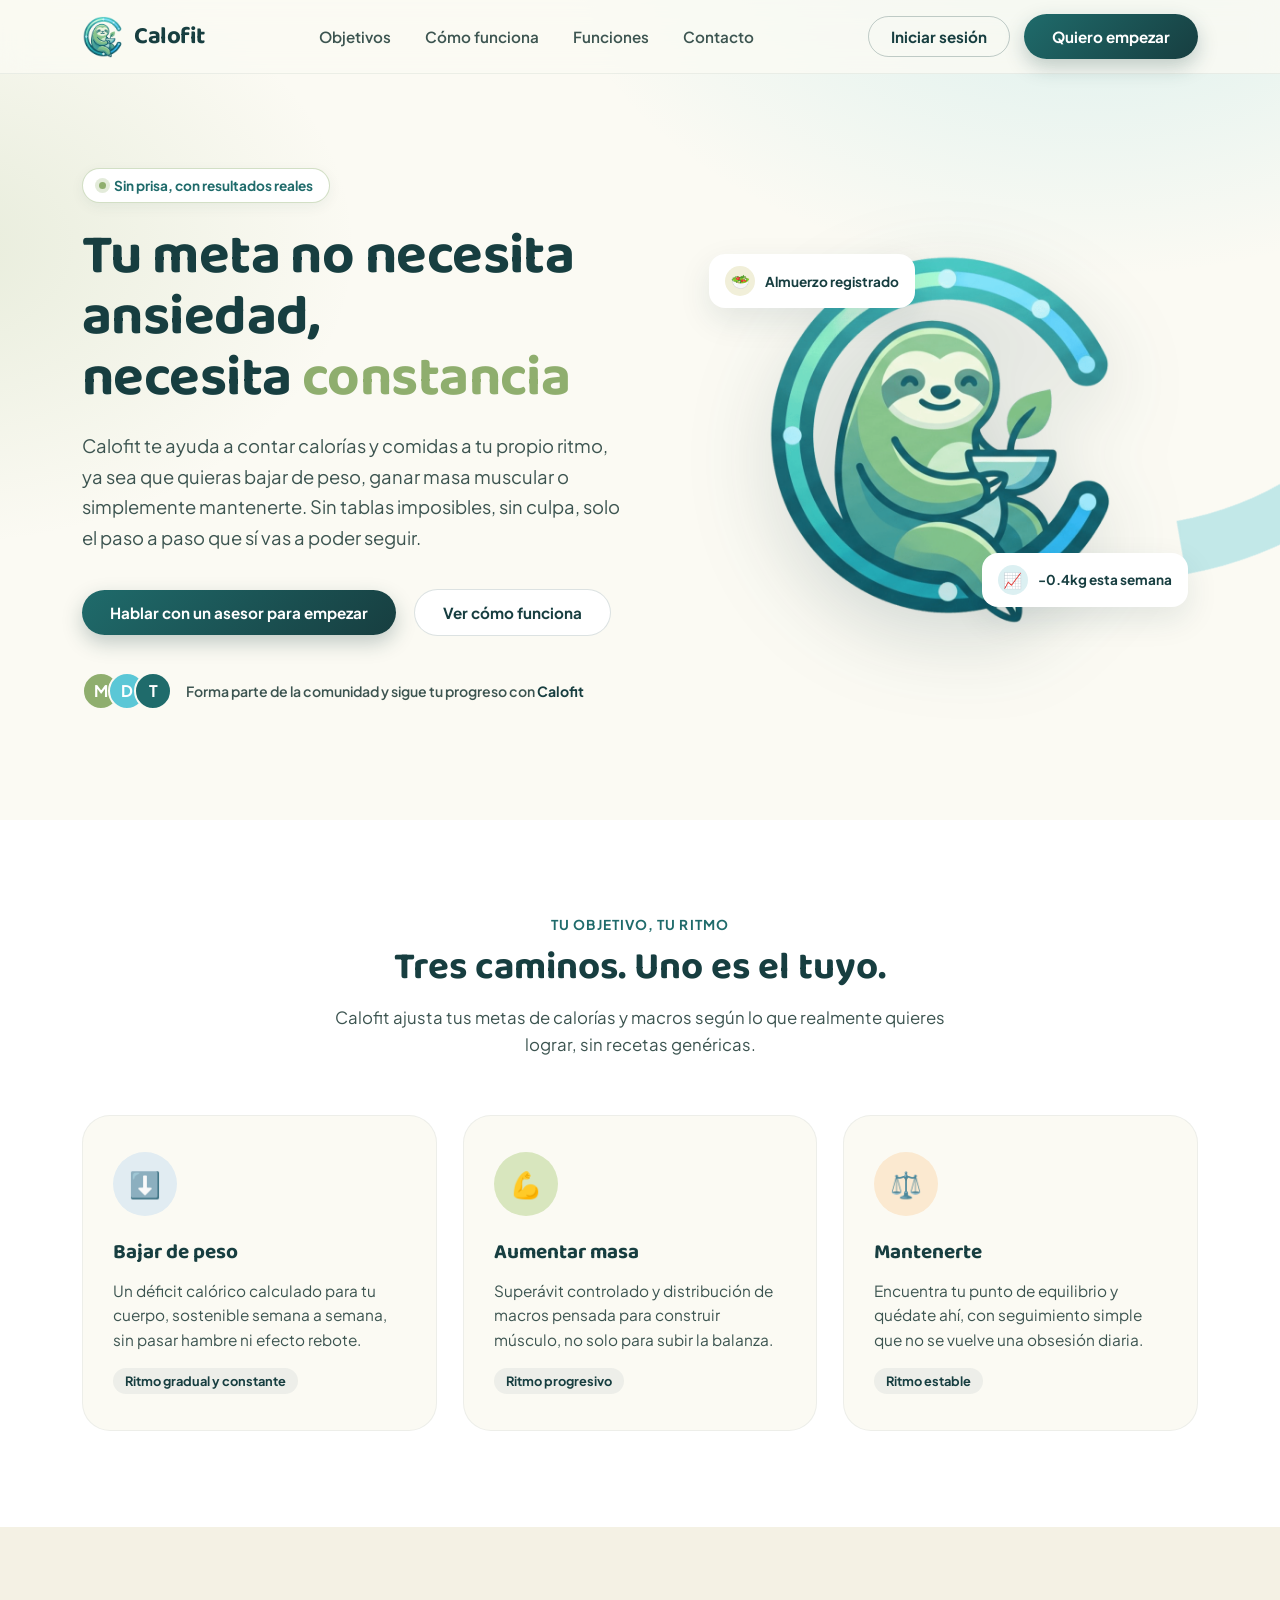
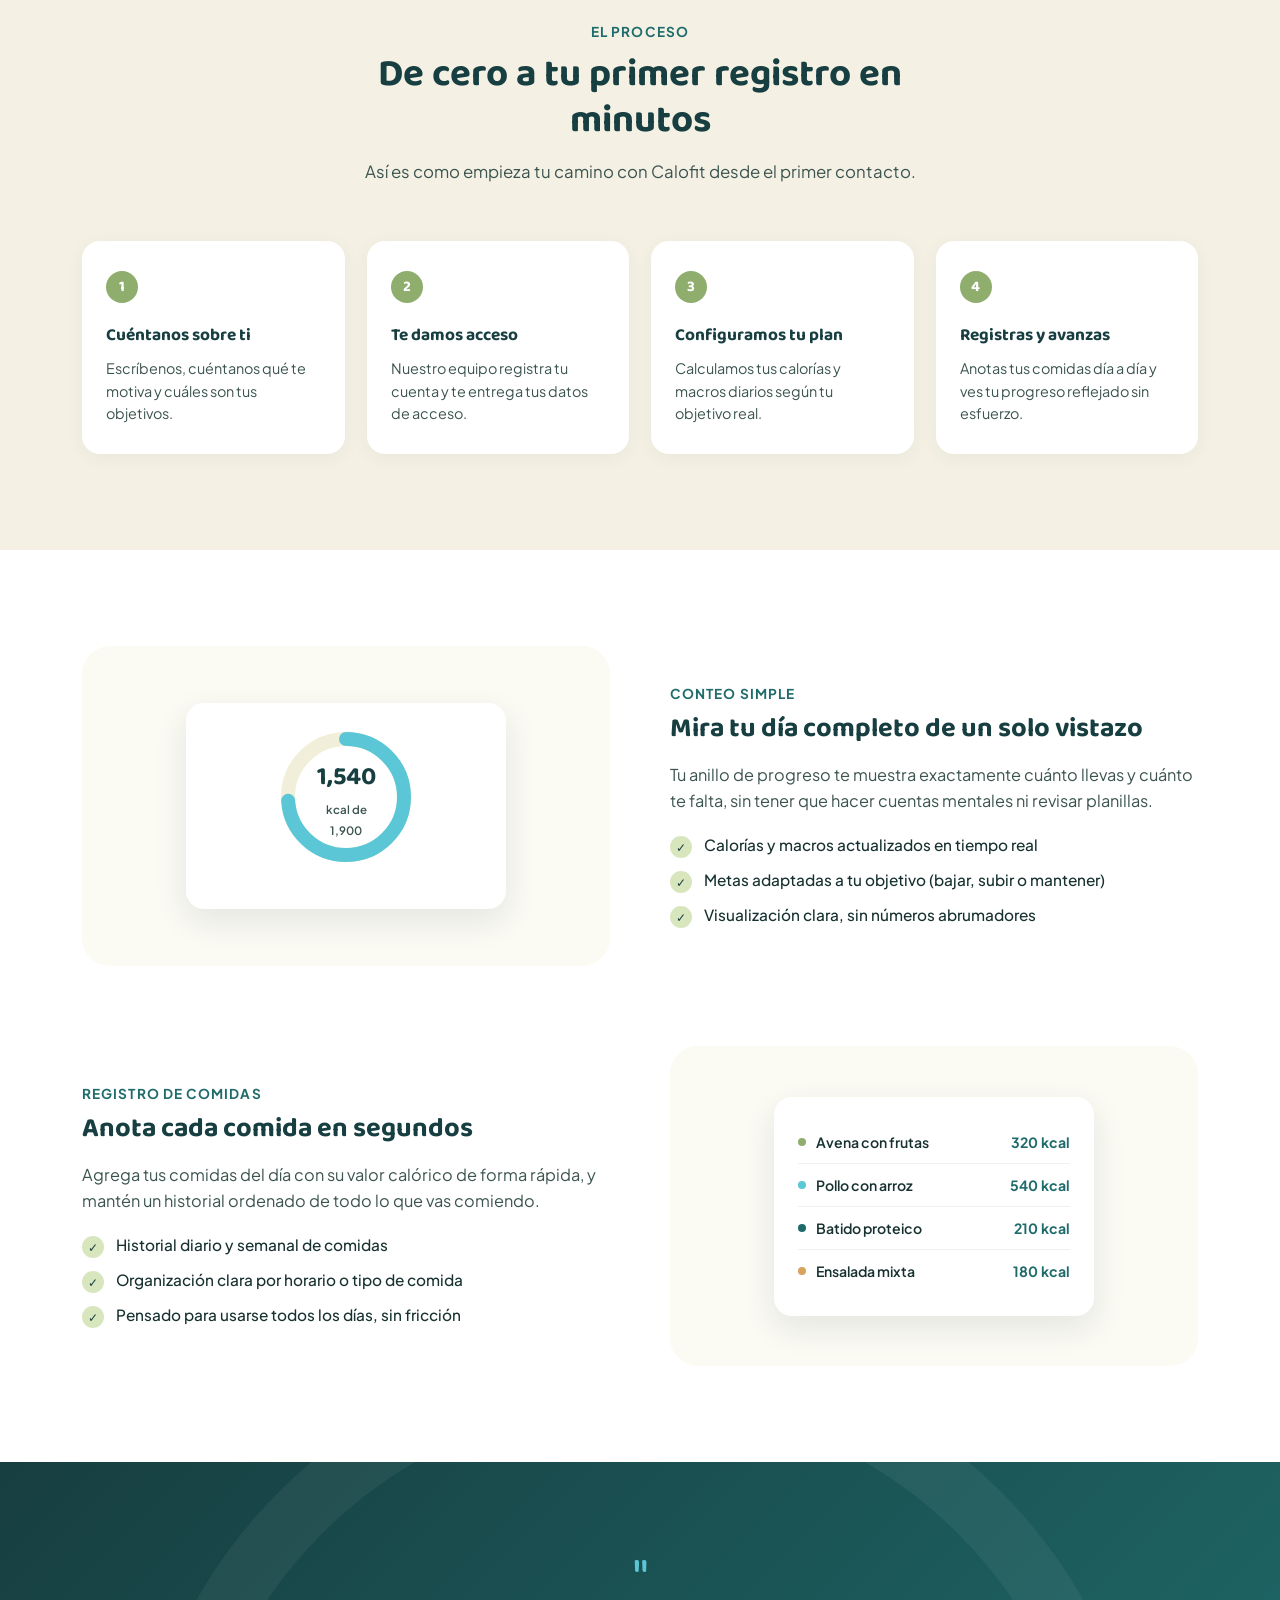
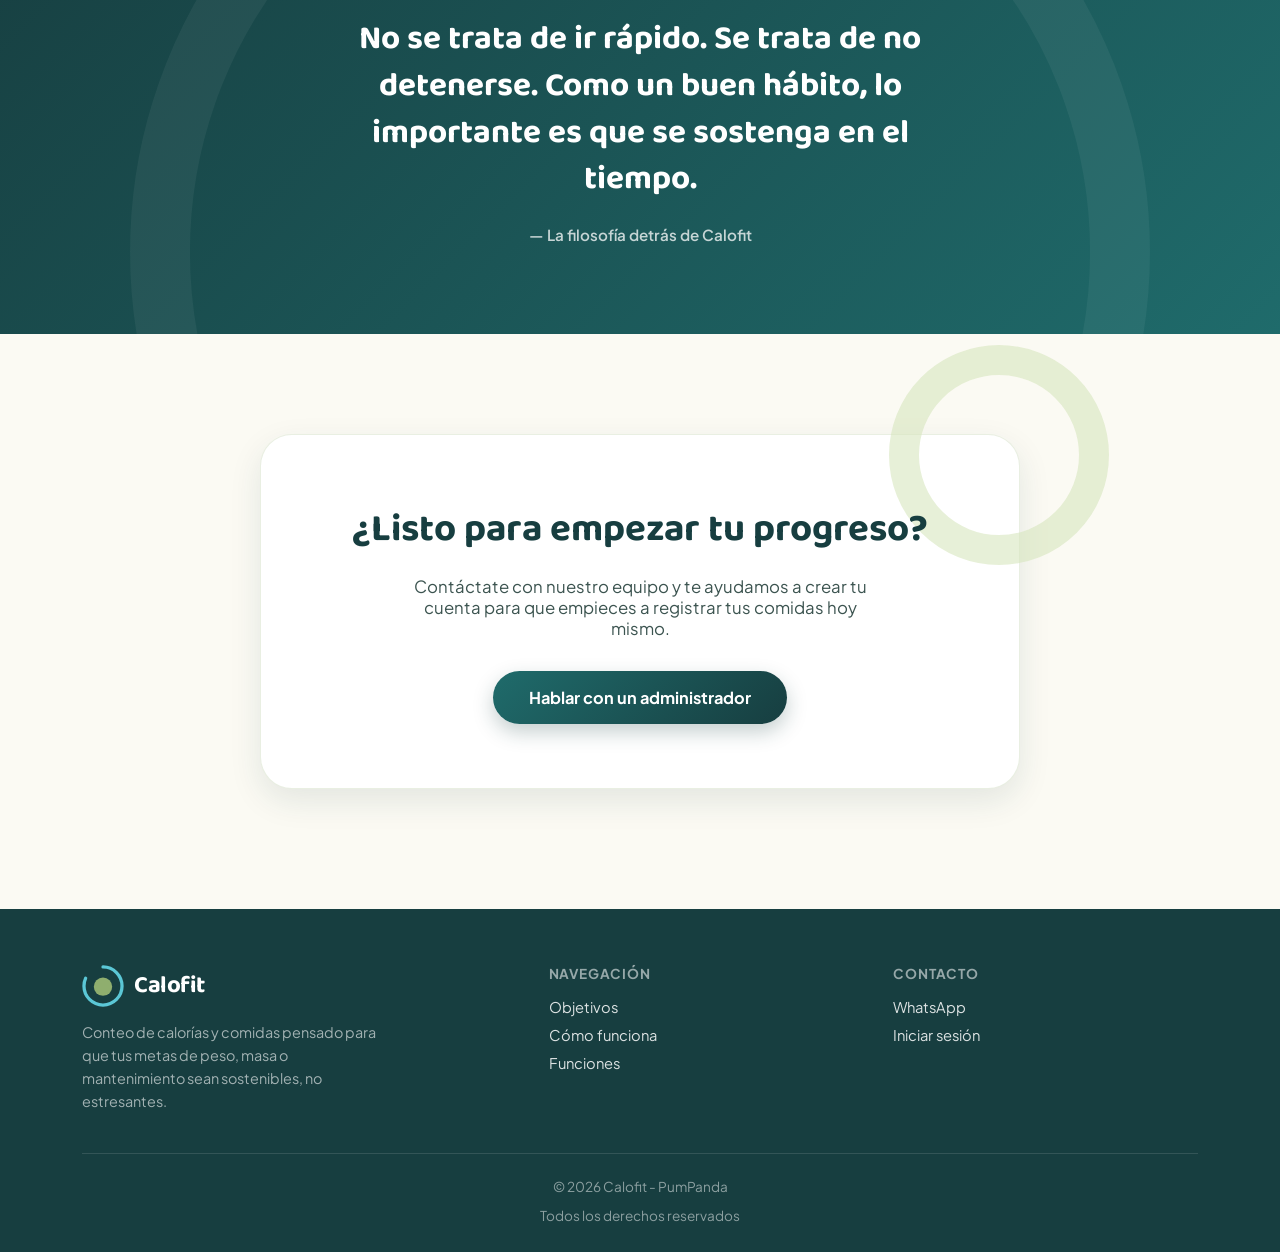
==== index.html @ 8ab8c7b5 "landing page inicial para Calofit" ====
<!DOCTYPE html>
<html lang="es">
<head>
<meta charset="UTF-8">
<meta name="viewport" content="width=device-width, initial-scale=1.0">
<title>Calofit — Tu ritmo, tus calorías, tus resultados</title>
<link rel="preconnect" href="https://fonts.googleapis.com">
<link rel="preconnect" href="https://fonts.gstatic.com" crossorigin>
<link href="https://fonts.googleapis.com/css2?family=Baloo+2:wght@500;600;700;800&family=Plus+Jakarta+Sans:wght@400;500;600;700&display=swap" rel="stylesheet">
<link rel="stylesheet" href="css/styles.css">
</head>
<body>

<!-- ============ HEADER ============ -->
<header id="header">
  <div class="nav-wrap">
    <a href="#top" class="brand">
      <img src="assets/logo-icon.png" alt="Calofit" class="brand-mark">
      <span class="brand-name">Calofit</span>
    </a>

    <nav class="nav-links">
      <a href="#objetivos">Objetivos</a>
      <a href="#como-funciona">Cómo funciona</a>
      <a href="#funciones">Funciones</a>
      <a href="#contacto">Contacto</a>
    </nav>

    <div class="nav-actions">
      <a href="https://calofit-frontend-production.up.railway.app/login" target="_blank" class="btn btn-login">Iniciar sesión</a>
      <a href="#contacto" class="btn btn-primary">Quiero empezar</a>
      <button class="menu-toggle" id="menuToggle" aria-label="Abrir menú">
        <span></span><span></span><span></span>
      </button>
    </div>
  </div>
</header>

<div class="mobile-overlay" id="mobileOverlay"></div>
<div class="mobile-panel" id="mobilePanel">
  <a href="#objetivos">Objetivos</a>
  <a href="#como-funciona">Cómo funciona</a>
  <a href="#funciones">Funciones</a>
  <a href="#contacto">Contacto</a>
  <a href="https://calofit-frontend-production.up.railway.app/login" target="_blank" style="margin-top:8px;">Iniciar sesión</a>
  <a href="#contacto" class="btn btn-primary" style="margin-top:4px; color: white;">Quiero empezar</a>
</div>

<!-- ============ HERO ============ -->
<section class="hero" id="top">
  <div class="hero-arc"></div>
  <div class="hero-arc-2"></div>
  <div class="container hero-inner">
    <div class="hero-copy">
      <span class="eyebrow"><span class="dot"></span> Sin prisa, con resultados reales</span>
      <h1>
        Tu meta no necesita ansiedad,<br>
        necesita <span class="accent">constancia</span>
      </h1>
      <p class="lead">
        Calofit te ayuda a contar calorías y comidas a tu propio ritmo, ya sea que quieras bajar de peso, ganar masa muscular o simplemente mantenerte. Sin tablas imposibles, sin culpa, solo el paso a paso que sí vas a poder seguir.
      </p>
      <div class="hero-ctas">
        <a href="#contacto" class="btn btn-primary">Hablar con un asesor para empezar</a>
        <a href="#como-funciona" class="btn btn-ghost-green">Ver cómo funciona</a>
      </div>
      <div class="hero-trust">
        <div class="avatars">
          <span style="background:#8FAE6E;">M</span>
          <span style="background:#5BC7D6;">D</span>
          <span style="background:#1F6B6B;">T</span>
        </div>
        <p class="txt">Forma parte de la comunidad y sigue tu progreso con <strong>Calofit</strong></p>
      </div>
    </div>

    <div class="hero-visual">
      <div class="hero-visual-ring">
        <img src="assets/logo-icon.png" alt="Calofit" class="hero-logo-img" id="heroLogo">
        <div class="float-card c1">
          <span class="ic">🥗</span> Almuerzo registrado
        </div>
        <div class="float-card c2">
          <span class="ic">📈</span> -0.4kg esta semana
        </div>
      </div>
    </div>
  </div>
</section>

<!-- ============ GOALS ============ -->
<section class="goals section-pad" id="objetivos">
  <div class="container">
    <div class="section-head reveal">
      <span class="section-tag">Tu objetivo, tu ritmo</span>
      <h2>Tres caminos. Uno es el tuyo.</h2>
      <p>Calofit ajusta tus metas de calorías y macros según lo que realmente quieres lograr, sin recetas genéricas.</p>
    </div>
    <div class="goals-grid">
      <div class="goal-card down reveal">
        <div class="arc-icon">⬇️</div>
        <h3>Bajar de peso</h3>
        <p>Un déficit calórico calculado para tu cuerpo, sostenible semana a semana, sin pasar hambre ni efecto rebote.</p>
        <span class="pace-label">Ritmo gradual y constante</span>
      </div>
      <div class="goal-card up reveal">
        <div class="arc-icon">💪</div>
        <h3>Aumentar masa</h3>
        <p>Superávit controlado y distribución de macros pensada para construir músculo, no solo para subir la balanza.</p>
        <span class="pace-label">Ritmo progresivo</span>
      </div>
      <div class="goal-card maintain reveal">
        <div class="arc-icon">⚖️</div>
        <h3>Mantenerte</h3>
        <p>Encuentra tu punto de equilibrio y quédate ahí, con seguimiento simple que no se vuelve una obsesión diaria.</p>
        <span class="pace-label">Ritmo estable</span>
      </div>
    </div>
  </div>
</section>

<!-- ============ HOW IT WORKS ============ -->
<section class="how section-pad" id="como-funciona">
  <div class="container">
    <div class="section-head reveal">
      <span class="section-tag">El proceso</span>
      <h2>De cero a tu primer registro en minutos</h2>
      <p>Así es como empieza tu camino con Calofit desde el primer contacto.</p>
    </div>
    <div class="how-grid">
      <div class="how-step reveal">
        <div class="step-num">1</div>
        <h4>Cuéntanos sobre ti</h4>
        <p>Escríbenos, cuéntanos qué te motiva y cuáles son tus objetivos.</p>
      </div>
      <div class="how-step reveal">
        <div class="step-num">2</div>
        <h4>Te damos acceso</h4>
        <p>Nuestro equipo registra tu cuenta y te entrega tus datos de acceso.</p>
      </div>
      <div class="how-step reveal">
        <div class="step-num">3</div>
        <h4>Configuramos tu plan</h4>
        <p>Calculamos tus calorías y macros diarios según tu objetivo real.</p>
      </div>
      <div class="how-step reveal">
        <div class="step-num">4</div>
        <h4>Registras y avanzas</h4>
        <p>Anotas tus comidas día a día y ves tu progreso reflejado sin esfuerzo.</p>
      </div>
    </div>
  </div>
</section>

<!-- ============ FEATURES ============ -->
<section class="features section-pad" id="funciones">
  <div class="container">

    <div class="features-grid reveal">
      <div class="feat-visual">
        <div class="mock-card">
          <div class="ring-progress">
            <svg viewBox="0 0 140 140" width="140" height="140">
              <circle cx="70" cy="70" r="58" fill="none" stroke="#F1EFD9" stroke-width="14"/>
              <circle cx="70" cy="70" r="58" fill="none" stroke="#5BC7D6" stroke-width="14" stroke-linecap="round"
                stroke-dasharray="364" stroke-dashoffset="95" transform="rotate(-90 70 70)"/>
            </svg>
            <div class="ring-center">
              <span class="num">1,540</span>
              <span class="label">kcal de 1,900</span>
            </div>
          </div>
        </div>
      </div>
      <div class="feat-text">
        <span class="section-tag">Conteo simple</span>
        <h3>Mira tu día completo de un solo vistazo</h3>
        <p>Tu anillo de progreso te muestra exactamente cuánto llevas y cuánto te falta, sin tener que hacer cuentas mentales ni revisar planillas.</p>
        <ul class="feat-list">
          <li><span class="check">✓</span> Calorías y macros actualizados en tiempo real</li>
          <li><span class="check">✓</span> Metas adaptadas a tu objetivo (bajar, subir o mantener)</li>
          <li><span class="check">✓</span> Visualización clara, sin números abrumadores</li>
        </ul>
      </div>
    </div>

    <div style="height:80px;"></div>

    <div class="features-grid reverse reveal">
      <div class="feat-visual">
        <div class="mock-card">
          <div class="mock-row">
            <span class="food"><span class="dot" style="background:#8FAE6E;"></span>Avena con frutas</span>
            <span class="kcal">320 kcal</span>
          </div>
          <div class="mock-row">
            <span class="food"><span class="dot" style="background:#5BC7D6;"></span>Pollo con arroz</span>
            <span class="kcal">540 kcal</span>
          </div>
          <div class="mock-row">
            <span class="food"><span class="dot" style="background:#1F6B6B;"></span>Batido proteico</span>
            <span class="kcal">210 kcal</span>
          </div>
          <div class="mock-row">
            <span class="food"><span class="dot" style="background:#D8A35B;"></span>Ensalada mixta</span>
            <span class="kcal">180 kcal</span>
          </div>
        </div>
      </div>
      <div class="feat-text">
        <span class="section-tag">Registro de comidas</span>
        <h3>Anota cada comida en segundos</h3>
        <p>Agrega tus comidas del día con su valor calórico de forma rápida, y mantén un historial ordenado de todo lo que vas comiendo.</p>
        <ul class="feat-list">
          <li><span class="check">✓</span> Historial diario y semanal de comidas</li>
          <li><span class="check">✓</span> Organización clara por horario o tipo de comida</li>
          <li><span class="check">✓</span> Pensado para usarse todos los días, sin fricción</li>
        </ul>
      </div>
    </div>

  </div>
</section>

<!-- ============ PHILOSOPHY ============ -->
<section class="philosophy">
  <div class="container philosophy-inner reveal">
    <span class="quote-mark">"</span>
    <h3>No se trata de ir rápido. Se trata de no detenerse. Como un buen hábito, lo importante es que se sostenga en el tiempo.</h3>
    <p class="author">— La filosofía detrás de Calofit</p>
  </div>
</section>

<!-- ============ FINAL CTA ============ -->
<section class="final-cta" id="contacto">
  <div class="container">
    <div class="final-cta-card reveal">
      <div class="arc-deco"></div>
      <h2>¿Listo para empezar tu progreso?</h2>
      <p>Contáctate con nuestro equipo y te ayudamos a crear tu cuenta para que empieces a registrar tus comidas hoy mismo.</p>
      <a id="contact-admin" href="#" target="_blank" class="btn btn-primary">Hablar con un administrador</a>
    </div>
  </div>
</section>

<!-- ============ FOOTER ============ -->
<footer>
  <div class="container">
    <div class="footer-grid">
      <div>
        <div class="footer-brand">
          <svg class="brand-mark" viewBox="0 0 64 64" fill="none" xmlns="http://www.w3.org/2000/svg" width="38" height="38">
            <circle cx="32" cy="32" r="29" fill="none" stroke="#5BC7D6" stroke-width="5" stroke-dasharray="148 182" stroke-linecap="round" transform="rotate(-90 32 32)"/>
            <circle cx="32" cy="33" r="14" fill="#8FAE6E"/>
          </svg>
          <span class="brand-name">Calofit</span>
        </div>
        <p class="desc">Conteo de calorías y comidas pensado para que tus metas de peso, masa o mantenimiento sean sostenibles, no estresantes.</p>
      </div>
      <div>
        <h5>Navegación</h5>
        <div class="flinks">
          <a href="#objetivos">Objetivos</a>
          <a href="#como-funciona">Cómo funciona</a>
          <a href="#funciones">Funciones</a>
        </div>
      </div>
      <div>
        <h5>Contacto</h5>
        <div class="flinks">
          <a id="contact-whatsapp" href="mailto:contacto@calofit.com" target="_blank">WhatsApp</a>
          <a href="https://calofit-frontend-production.up.railway.app/login" target="_blank">Iniciar sesión</a>
        </div>
      </div>
    </div>
    <div class="footer-bottom">
      <span>© 2026 Calofit - PumPanda</span>
      <span>Todos los derechos reservados</span>
    </div>
  </div>
</footer>

<script src="js/main.js" defer></script>
<script src="js/whatsapp.js" defer></script>

</body>
</html>
---- css/styles.css ----
:root{
  --green-leaf:#8FAE6E;
  --green-pale:#D8E6BE;
  --green-cream:#F1EFD9;
  --teal-deep:#173E40;
  --teal-mid:#1F6B6B;
  --cyan-ring:#5BC7D6;
  --bg-cream:#FBFAF3;
  --bg-cream-2:#F4F1E4;
  --ink:#16312F;
  --ink-soft:#3C5450;
  --white:#FFFFFF;
  --shadow-soft: 0 12px 32px rgba(23,62,64,0.10);
  --radius-lg: 28px;
  --radius-md: 18px;
}

*{margin:0;padding:0;box-sizing:border-box;}

html{scroll-behavior:smooth;}

body{
  font-family:'Plus Jakarta Sans', sans-serif;
  background:var(--bg-cream);
  color:var(--ink);
  overflow-x:hidden;
}

.display{
  font-family:'Baloo 2', sans-serif;
}

a{text-decoration:none;color:inherit;}
button{font-family:inherit;cursor:pointer;border:none;}
img{display:block;max-width:100%;}

.container{
  width:100%;
  max-width:1180px;
  margin:0 auto;
  padding:0 32px;
}

/* ============ HEADER ============ */
header{
  position:fixed;
  top:0;left:0;right:0;
  z-index:100;
  background:rgba(251,250,243,0.82);
  backdrop-filter:blur(14px);
  -webkit-backdrop-filter:blur(14px);
  border-bottom:1px solid rgba(23,62,64,0.07);
  transition:box-shadow .3s ease;
}
header.scrolled{box-shadow:0 4px 24px rgba(23,62,64,0.08);}

.nav-wrap{
  display:flex;
  align-items:center;
  justify-content:space-between;
  padding:14px 32px;
  max-width:1180px;
  margin:0 auto;
}

.brand{
  display:flex;
  align-items:center;
  gap:10px;
}
.brand-mark{
  width:42px;height:42px;
  flex-shrink:0;
}
.brand-name{
  font-family:'Baloo 2', sans-serif;
  font-weight:700;
  font-size:1.5rem;
  color:var(--teal-deep);
  letter-spacing:-0.02em;
}

.nav-links{
  display:flex;
  align-items:center;
  gap:34px;
}
.nav-links a{
  font-size:0.95rem;
  font-weight:600;
  color:var(--ink-soft);
  position:relative;
  padding:6px 0;
  transition:color .2s ease;
}
.nav-links a::after{
  content:'';
  position:absolute;
  bottom:0;left:0;
  width:0%;height:2px;
  background:var(--green-leaf);
  border-radius:2px;
  transition:width .25s ease;
}
.nav-links a:hover{color:var(--teal-deep);}
.nav-links a:hover::after{width:100%;}

.nav-actions{display:flex;align-items:center;gap:14px;}

.btn{
  display:inline-flex;
  align-items:center;
  justify-content:center;
  gap:8px;
  font-weight:700;
  font-size:0.95rem;
  border-radius:100px;
  transition:transform .2s ease, box-shadow .2s ease, background .2s ease;
  white-space:nowrap;
}
.btn:active{transform:scale(0.97);}

.btn-login{
  padding:10px 22px;
  background:transparent;
  color:var(--teal-deep);
  border:1.5px solid rgba(23,62,64,0.25);
}
.btn-login:hover{
  border-color:var(--teal-deep);
  background:rgba(23,62,64,0.05);
}

.btn-primary{
  padding:13px 28px;
  background:linear-gradient(135deg, var(--teal-mid), var(--teal-deep));
  color:var(--white);
  box-shadow:0 8px 20px rgba(23,62,64,0.25);
}
.btn-primary:hover{
  box-shadow:0 10px 26px rgba(23,62,64,0.32);
  transform:translateY(-2px);
}

.btn-ghost-green{
  padding:13px 28px;
  background:var(--white);
  color:var(--teal-deep);
  border:1.5px solid rgba(23,62,64,0.15);
}
.btn-ghost-green:hover{
  border-color:var(--green-leaf);
  background:var(--green-cream);
}

.menu-toggle{
  display:none;
  width:42px;height:42px;
  align-items:center;justify-content:center;
  background:transparent;
  flex-direction:column;
  gap:5px;
}
.menu-toggle span{
  width:22px;height:2px;
  background:var(--teal-deep);
  border-radius:2px;
  transition:all .25s ease;
}
.menu-toggle.open span:nth-child(1){transform:translateY(7px) rotate(45deg);}
.menu-toggle.open span:nth-child(2){opacity:0;}
.menu-toggle.open span:nth-child(3){transform:translateY(-7px) rotate(-45deg);}

/* ============ HERO ============ */
.hero{
  position:relative;
  padding:168px 0 110px;
  overflow:hidden;
  background:
    radial-gradient(ellipse 900px 600px at 85% -10%, rgba(91,199,214,0.22), transparent 60%),
    radial-gradient(ellipse 700px 500px at -5% 30%, rgba(143,174,110,0.18), transparent 60%),
    var(--bg-cream);
}

.hero-arc{
  position:absolute;
  top:-180px;
  right:-220px;
  width:760px;
  height:760px;
  border-radius:50%;
  border:54px solid transparent;
  border-top-color:var(--cyan-ring);
  border-right-color:var(--cyan-ring);
  opacity:0.35;
  transform:rotate(35deg);
  filter:blur(0.5px);
  pointer-events:none;
}
@media (max-width:680px){
  .hero-arc{
    width:420px;height:420px;
    border-width:32px;
    top:-120px; right:-160px;
    opacity:0.22;
  }
}
.hero-arc-2{
  position:absolute;
  bottom:-260px;
  left:-260px;
  width:560px;
  height:560px;
  border-radius:50%;
  border:40px solid transparent;
  border-bottom-color:var(--green-leaf);
  border-left-color:var(--green-leaf);
  opacity:0.16;
  transform:rotate(20deg);
  pointer-events:none;
}

.hero-inner{
  display:grid;
  grid-template-columns:1.05fr 0.95fr;
  align-items:center;
  gap:48px;
  position:relative;
  z-index:2;
}

.eyebrow{
  display:inline-flex;
  align-items:center;
  gap:8px;
  background:var(--white);
  border:1px solid rgba(143,174,110,0.4);
  padding:8px 16px;
  border-radius:100px;
  font-size:0.85rem;
  font-weight:700;
  color:var(--teal-mid);
  margin-bottom:24px;
  box-shadow:0 4px 14px rgba(23,62,64,0.06);
}
.eyebrow .dot{
  width:7px;height:7px;
  border-radius:50%;
  background:var(--green-leaf);
  box-shadow:0 0 0 4px rgba(143,174,110,0.25);
}

.hero h1{
  font-family:'Baloo 2', sans-serif;
  font-weight:700;
  font-size:clamp(2.6rem, 4.4vw, 3.8rem);
  line-height:1.08;
  letter-spacing:-0.01em;
  color:var(--teal-deep);
  margin-bottom:22px;
}
.hero h1 .accent{
  color:var(--green-leaf);
  position:relative;
  display:inline-block;
}
.hero h1 .accent svg{
  position:absolute;
  left:0; bottom:-6px;
  width:100%;
  z-index:-1;
}

.hero p.lead{
  font-size:1.15rem;
  line-height:1.65;
  color:var(--ink-soft);
  max-width:540px;
  margin-bottom:36px;
}

.hero-ctas{
  display:flex;
  align-items:center;
  gap:18px;
  flex-wrap:wrap;
  margin-bottom:36px;
}

.hero-trust{
  display:flex;
  align-items:center;
  gap:14px;
}
.avatars{
  display:flex;
}
.avatars span{
  width:38px;height:38px;
  border-radius:50%;
  border:2.5px solid var(--bg-cream);
  margin-left:-12px;
  display:flex;align-items:center;justify-content:center;
  font-size:1rem;
  font-weight:700;
  color:var(--white);
}
.avatars span:first-child{margin-left:0;}
.hero-trust .txt{
  font-size:0.88rem;
  color:var(--ink-soft);
  font-weight:600;
}
.hero-trust .txt strong{color:var(--teal-deep);}

/* Hero visual */
.hero-visual{
  position:relative;
  display:flex;
  justify-content:center;
  align-items:center;
}
.hero-visual-ring{
  position:relative;
  width:420px;
  height:420px;
  display:flex;
  align-items:center;
  justify-content:center;
}
.hero-logo-img{
  width:380px;
  height:auto;
  filter:drop-shadow(0 24px 40px rgba(23,62,64,0.18));
  animation:float 5s ease-in-out infinite;
}
@keyframes float{
  0%,100%{transform:translateY(0px);}
  50%{transform:translateY(-14px);}
}

.float-card{
  position:absolute;
  background:var(--white);
  border-radius:16px;
  padding:12px 16px;
  box-shadow:var(--shadow-soft);
  display:flex;
  align-items:center;
  gap:10px;
  font-size:0.85rem;
  font-weight:700;
  color:var(--teal-deep);
  animation:floatCard 6s ease-in-out infinite;
}
.float-card.c1{top:6%; left:-6%; animation-delay:0s;}
.float-card.c2{bottom:10%; right:-8%; animation-delay:1.2s;}
.float-card .ic{
  width:30px;height:30px;
  border-radius:50%;
  display:flex;align-items:center;justify-content:center;
  font-size:0.95rem;
  flex-shrink:0;
}
.float-card.c1 .ic{background:var(--green-cream);}
.float-card.c2 .ic{background:#DCF0F2;}
@keyframes floatCard{
  0%,100%{transform:translateY(0px);}
  50%{transform:translateY(10px);}
}

/* ============ SECTIONS GENERAL ============ */
section{position:relative;}
.section-pad{padding:96px 0;}
.section-head{
  text-align:center;
  max-width:640px;
  margin:0 auto 56px;
}
.section-tag{
  font-size:0.85rem;
  font-weight:700;
  color:var(--teal-mid);
  text-transform:uppercase;
  letter-spacing:0.08em;
  margin-bottom:12px;
  display:block;
}
.section-head h2{
  font-family:'Baloo 2', sans-serif;
  font-weight:700;
  font-size:clamp(1.9rem, 3vw, 2.5rem);
  color:var(--teal-deep);
  line-height:1.2;
  margin-bottom:14px;
}
.section-head p{
  font-size:1.05rem;
  color:var(--ink-soft);
  line-height:1.6;
}

/* ===== GOALS / PACES SECTION ===== */
.goals{background:var(--white);}
.goals-grid{
  display:grid;
  grid-template-columns:repeat(3,1fr);
  gap:26px;
}
.goal-card{
  background:var(--bg-cream);
  border-radius:var(--radius-lg);
  padding:36px 30px;
  border:1px solid rgba(23,62,64,0.06);
  transition:transform .3s ease, box-shadow .3s ease, border-color .3s ease;
  position:relative;
  overflow:hidden;
}
.goal-card:hover{
  transform:translateY(-6px);
  box-shadow:var(--shadow-soft);
  border-color:rgba(143,174,110,0.35);
}
.goal-card .arc-icon{
  width:64px;height:64px;
  border-radius:50%;
  display:flex;align-items:center;justify-content:center;
  margin-bottom:20px;
  font-size:1.6rem;
}
.goal-card.down .arc-icon{background:#E1ECF2; }
.goal-card.up .arc-icon{background:var(--green-pale);}
.goal-card.maintain .arc-icon{background:#FBE9D0;}

.goal-card h3{
  font-family:'Baloo 2', sans-serif;
  font-size:1.3rem;
  color:var(--teal-deep);
  margin-bottom:10px;
}
.goal-card p{
  font-size:0.96rem;
  color:var(--ink-soft);
  line-height:1.6;
}
.goal-card .pace-label{
  display:inline-block;
  margin-top:16px;
  font-size:0.8rem;
  font-weight:700;
  padding:5px 12px;
  border-radius:100px;
  color:var(--teal-deep);
  background:rgba(23,62,64,0.06);
}

/* ===== HOW IT WORKS ===== */
.how{background:var(--bg-cream-2);}
.how-grid{
  display:grid;
  grid-template-columns:repeat(4,1fr);
  gap:22px;
  position:relative;
}
.how-step{
  background:var(--white);
  border-radius:var(--radius-md);
  padding:30px 24px;
  text-align:left;
  box-shadow:0 4px 18px rgba(23,62,64,0.05);
  position:relative;
}
.how-step .step-num{
  font-family:'Baloo 2',sans-serif;
  font-size:0.95rem;
  font-weight:700;
  color:var(--white);
  background:var(--green-leaf);
  width:32px;height:32px;
  border-radius:50%;
  display:flex;align-items:center;justify-content:center;
  margin-bottom:18px;
}
.how-step h4{
  font-family:'Baloo 2',sans-serif;
  font-size:1.08rem;
  color:var(--teal-deep);
  margin-bottom:8px;
}
.how-step p{
  font-size:0.9rem;
  color:var(--ink-soft);
  line-height:1.55;
}

/* ===== FEATURES SHOWCASE ===== */
.features{background:var(--white);}
.features-grid{
  display:grid;
  grid-template-columns:1fr 1fr;
  gap:60px;
  align-items:center;
}
.features-grid.reverse .feat-visual{order:2;}
.features-grid.reverse .feat-text{order:1;}

.feat-visual{
  background:var(--bg-cream);
  border-radius:var(--radius-lg);
  padding:36px;
  position:relative;
  min-height:320px;
  display:flex;
  align-items:center;
  justify-content:center;
}
.mock-card{
  background:var(--white);
  border-radius:18px;
  padding:24px;
  width:100%;
  max-width:320px;
  box-shadow:var(--shadow-soft);
}
.mock-card .mock-row{
  display:flex;
  justify-content:space-between;
  align-items:center;
  padding:12px 0;
  border-bottom:1px solid rgba(23,62,64,0.07);
  font-size:0.88rem;
}
.mock-card .mock-row:last-child{border-bottom:none;}
.mock-card .mock-row .food{
  display:flex;align-items:center;gap:10px;
  font-weight:600;
  color:var(--ink);
}
.mock-card .mock-row .food .dot{
  width:8px;height:8px;border-radius:50%;
}
.mock-card .mock-row .kcal{
  font-weight:700;
  color:var(--teal-mid);
}
.ring-progress{
  width:140px;height:140px;
  margin:0 auto 18px;
  position:relative;
}
.ring-center{
  position:absolute;
  top:50%;left:50%;
  transform:translate(-50%,-50%);
  text-align:center;
}
.ring-center .num{
  font-family:'Baloo 2',sans-serif;
  font-size:1.6rem;
  font-weight:700;
  color:var(--teal-deep);
  display:block;
}
.ring-center .label{
  font-size:0.72rem;
  color:var(--ink-soft);
  font-weight:600;
}

.feat-text .section-tag{margin-bottom:10px;}
.feat-text h3{
  font-family:'Baloo 2',sans-serif;
  font-size:1.7rem;
  color:var(--teal-deep);
  margin-bottom:16px;
  line-height:1.25;
}
.feat-text p{
  font-size:1.02rem;
  color:var(--ink-soft);
  line-height:1.65;
  margin-bottom:20px;
}
.feat-list{list-style:none;display:flex;flex-direction:column;gap:12px;}
.feat-list li{
  display:flex;
  align-items:flex-start;
  gap:12px;
  font-size:0.96rem;
  color:var(--ink);
  font-weight:500;
}
.feat-list .check{
  width:22px;height:22px;
  border-radius:50%;
  background:var(--green-pale);
  color:var(--teal-deep);
  display:flex;align-items:center;justify-content:center;
  font-size:0.75rem;
  flex-shrink:0;
  margin-top:1px;
}

/* ===== TESTIMONIAL / SLOTH STRIP ===== */
.philosophy{
  background:linear-gradient(135deg, var(--teal-deep), var(--teal-mid));
  color:var(--white);
  text-align:center;
  padding:90px 0;
  position:relative;
  overflow:hidden;
}
.philosophy::before{
  content:'';
  position:absolute;
  top:-120px; left:50%;
  transform:translateX(-50%);
  width:900px;height:900px;
  border-radius:50%;
  border:60px solid rgba(255,255,255,0.05);
  pointer-events:none;
}
.philosophy-inner{
  max-width:680px;
  margin:0 auto;
  position:relative;
  z-index:2;
}
.philosophy .quote-mark{
  font-family:'Baloo 2',sans-serif;
  font-size:3.5rem;
  color:var(--cyan-ring);
  line-height:1;
  margin-bottom:8px;
  display:block;
}
.philosophy h3{
  font-family:'Baloo 2',sans-serif;
  font-size:clamp(1.6rem,2.6vw,2.1rem);
  line-height:1.4;
  margin-bottom:22px;
}
.philosophy p.author{
  font-size:0.95rem;
  opacity:0.75;
  font-weight:600;
}

/* ===== FINAL CTA ===== */
.final-cta{
  background:var(--bg-cream);
  padding:100px 0 120px;
  text-align:center;
  position:relative;
  overflow:hidden;
}
.final-cta-card{
  max-width:760px;
  margin:0 auto;
  background:var(--white);
  border-radius:32px;
  padding:64px 48px;
  box-shadow:var(--shadow-soft);
  position:relative;
  border:1px solid rgba(143,174,110,0.2);
}
.final-cta-card .arc-deco{
  position:absolute;
  top:-90px; right:-90px;
  width:220px;height:220px;
  border-radius:50%;
  border:30px solid var(--green-pale);
  opacity:0.6;
}
.final-cta-card h2{
  font-family:'Baloo 2',sans-serif;
  font-size:clamp(1.8rem,3vw,2.4rem);
  color:var(--teal-deep);
  margin-bottom:16px;
  position:relative;
  z-index:2;
}
.final-cta-card p{
  font-size:1.05rem;
  color:var(--ink-soft);
  max-width:480px;
  margin:0 auto 32px;
  position:relative;
  z-index:2;
}
.final-cta-card .btn{position:relative;z-index:2;}
.final-cta-card .btn-primary{padding:16px 36px;font-size:1.02rem;}

/* ===== FOOTER ===== */
footer{
  background:var(--teal-deep);
  color:rgba(255,255,255,0.85);
  padding:56px 0 28px;
}
.footer-grid{
  display:grid;
  grid-template-columns:1.4fr 1fr 1fr;
  gap:40px;
  margin-bottom:40px;
}
.footer-brand{display:flex;align-items:center;gap:10px;margin-bottom:14px;}
.footer-brand .brand-name{color:var(--white);}
footer p.desc{font-size:0.9rem;line-height:1.6;color:rgba(255,255,255,0.6);max-width:300px;}
footer h5{
  font-size:0.85rem;
  text-transform:uppercase;
  letter-spacing:0.06em;
  margin-bottom:16px;
  color:rgba(255,255,255,0.55);
}
footer .flinks{display:flex;flex-direction:column;gap:10px;}
footer .flinks a{font-size:0.92rem;color:rgba(255,255,255,0.85);transition:color .2s;}
footer .flinks a:hover{color:var(--cyan-ring);}
.footer-bottom{
  border-top:1px solid rgba(255,255,255,0.12);
  padding-top:24px;
  display:flex;
  flex-direction: column;
  justify-content:space-between;
  align-items:center;
  font-size:0.85rem;
  color:rgba(255,255,255,0.5);
  flex-wrap:wrap;
  gap:12px;
}

/* ============ MOBILE NAV ============ */
.mobile-panel{
  position:fixed;
  top:0; right:-100%;
  width:78%;
  max-width:320px;
  height:100vh;
  background:var(--white);
  box-shadow:-10px 0 40px rgba(23,62,64,0.15);
  z-index:200;
  padding:90px 32px 32px;
  transition:right .35s ease;
  display:flex;
  flex-direction:column;
  gap:28px;
}
.mobile-panel.open{right:0;}
.mobile-panel a{
  font-size:1.1rem;
  font-weight:700;
  color:var(--teal-deep);
}
.mobile-overlay{
  position:fixed;
  inset:0;
  background:rgba(23,62,64,0.4);
  z-index:150;
  opacity:0;
  pointer-events:none;
  transition:opacity .3s ease;
}
.mobile-overlay.open{opacity:1;pointer-events:auto;}

/* ============ SCROLL REVEAL ============ */
.reveal{
  opacity:0;
  transform:translateY(24px);
  transition:opacity .7s ease, transform .7s ease;
}
.reveal.in{opacity:1;transform:translateY(0);}

/* ============ RESPONSIVE ============ */
@media (max-width:980px){
  .hero-inner{grid-template-columns:1fr;}
  .hero-visual{order:-1;margin-bottom:20px;}
  .hero-visual-ring{width:300px;height:300px;}
  .hero-logo-img{width:260px;}
  .goals-grid{grid-template-columns:1fr;}
  .how-grid{grid-template-columns:1fr 1fr;}
  .features-grid{grid-template-columns:1fr;gap:36px;}
  .features-grid.reverse .feat-visual{order:1;}
  .features-grid.reverse .feat-text{order:2;}
  .footer-grid{grid-template-columns:1fr 1fr;}
}

@media (max-width:680px){
  .nav-links{display:none;}
  .menu-toggle{display:flex;}
  .btn-login{display:none;}
  .nav-actions .btn-primary{display:none;}
  .nav-actions{gap:8px;}
  .hero{padding:140px 0 80px;}
  .hero-ctas{flex-direction:column;align-items:stretch;}
  .hero-ctas .btn{width:100%;}
  .hero-trust{flex-wrap:wrap;}
  .how-grid{grid-template-columns:1fr;}
  .footer-grid{grid-template-columns:1fr;gap:28px;}
  .footer-bottom{flex-direction:column;align-items:center;}
  .final-cta-card{padding:44px 26px;}
  .section-pad{padding:72px 0;}
}
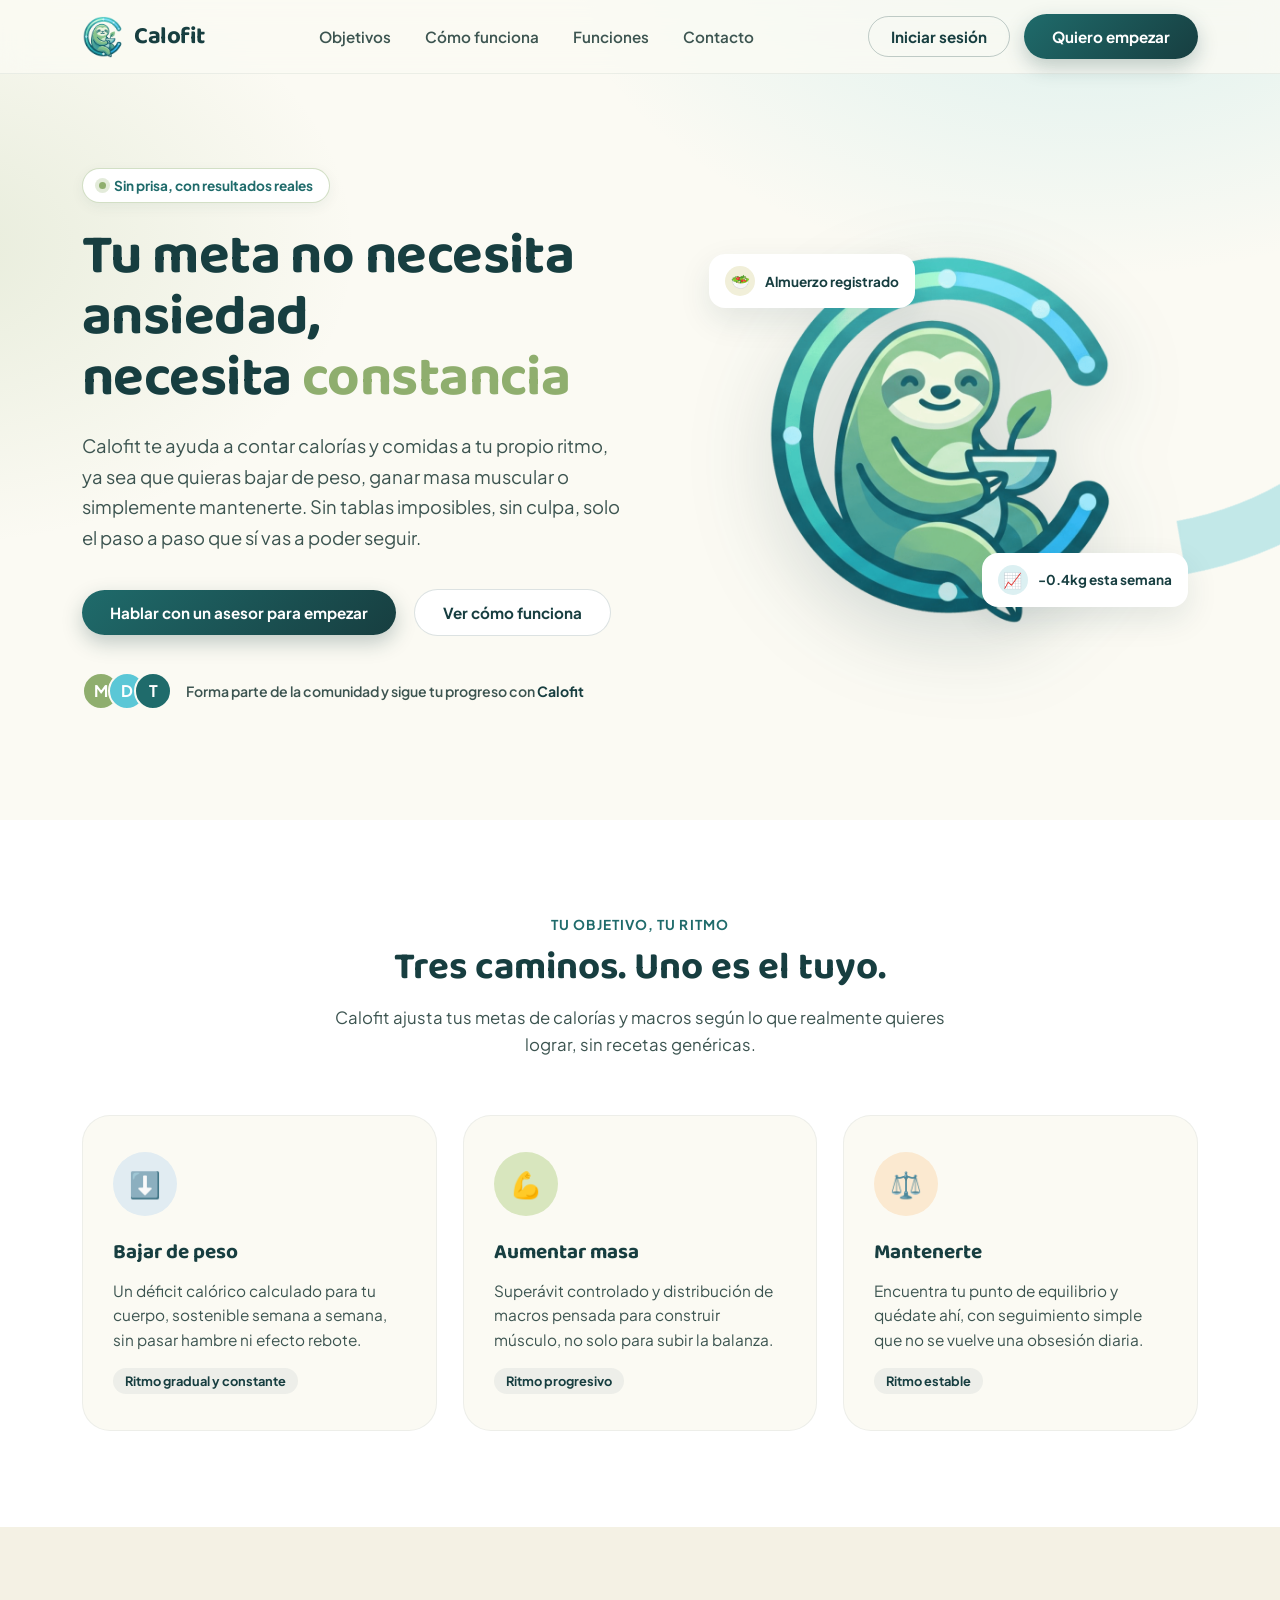
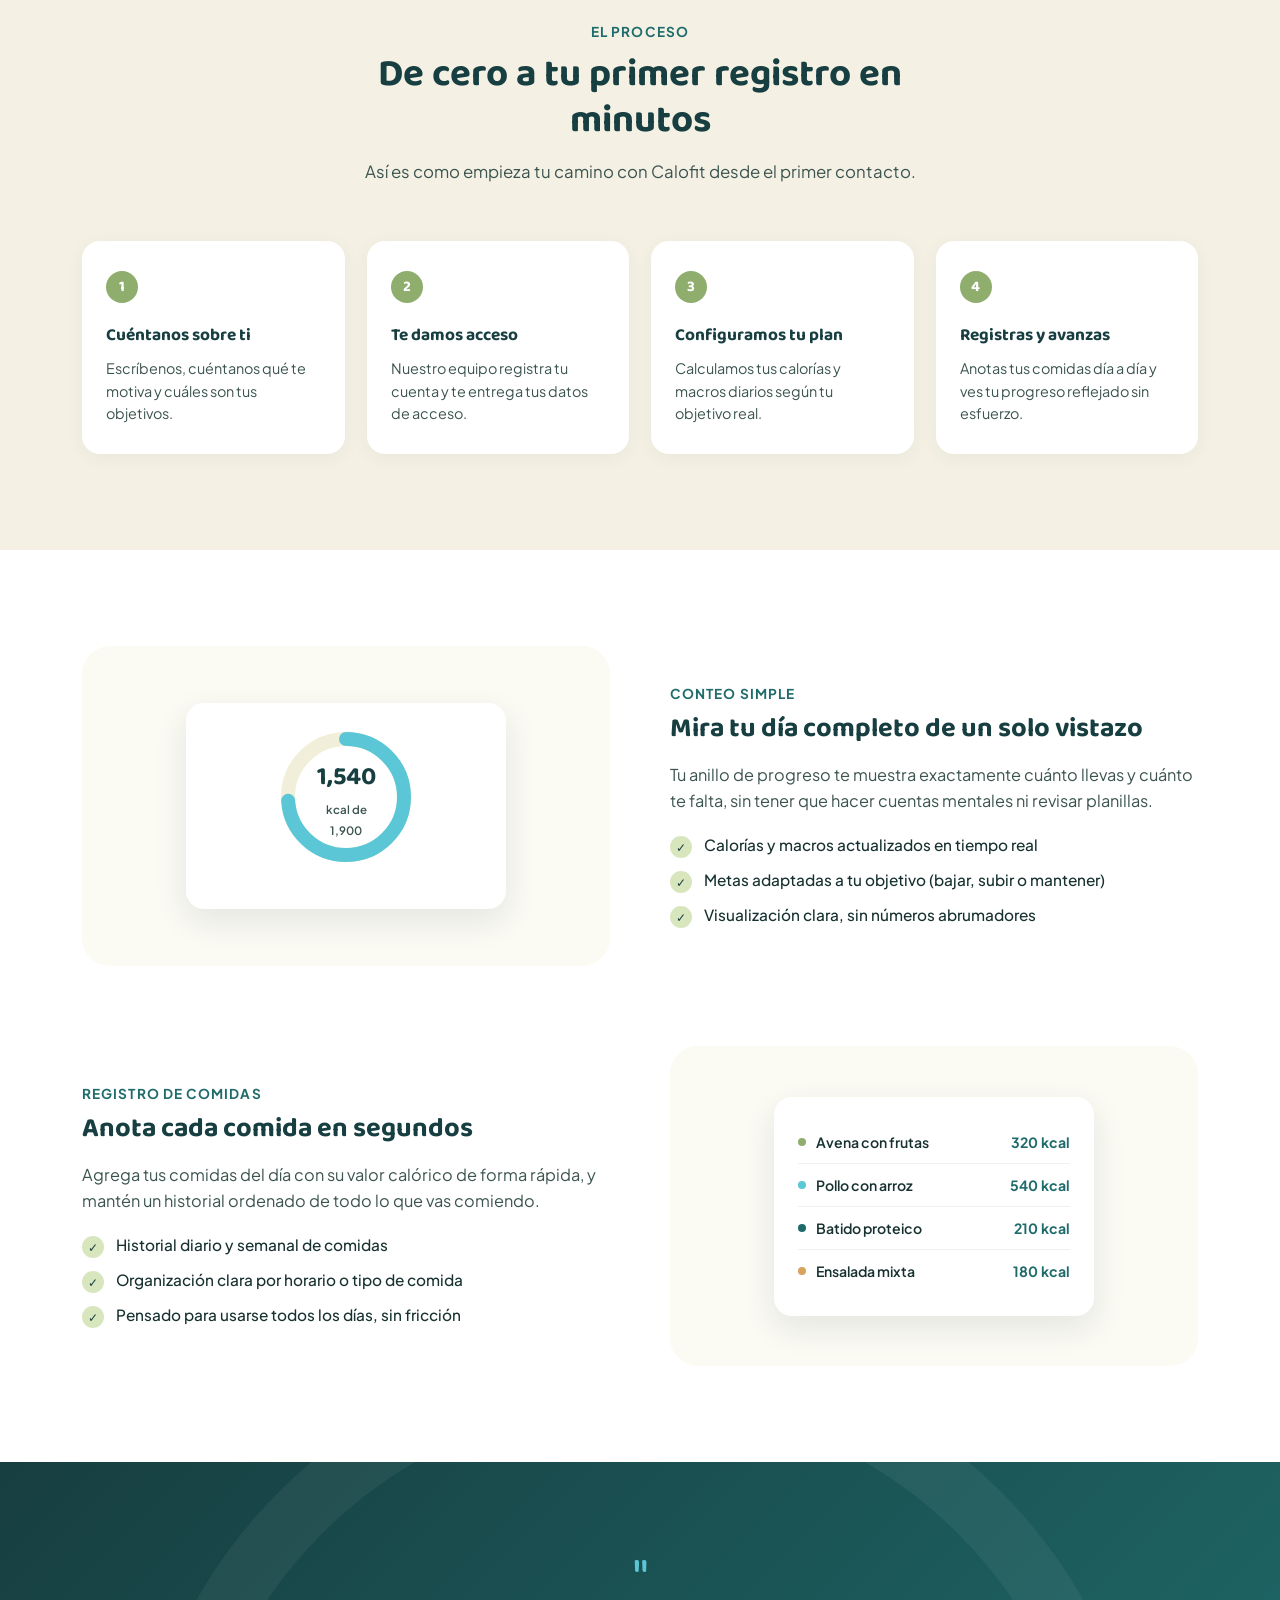
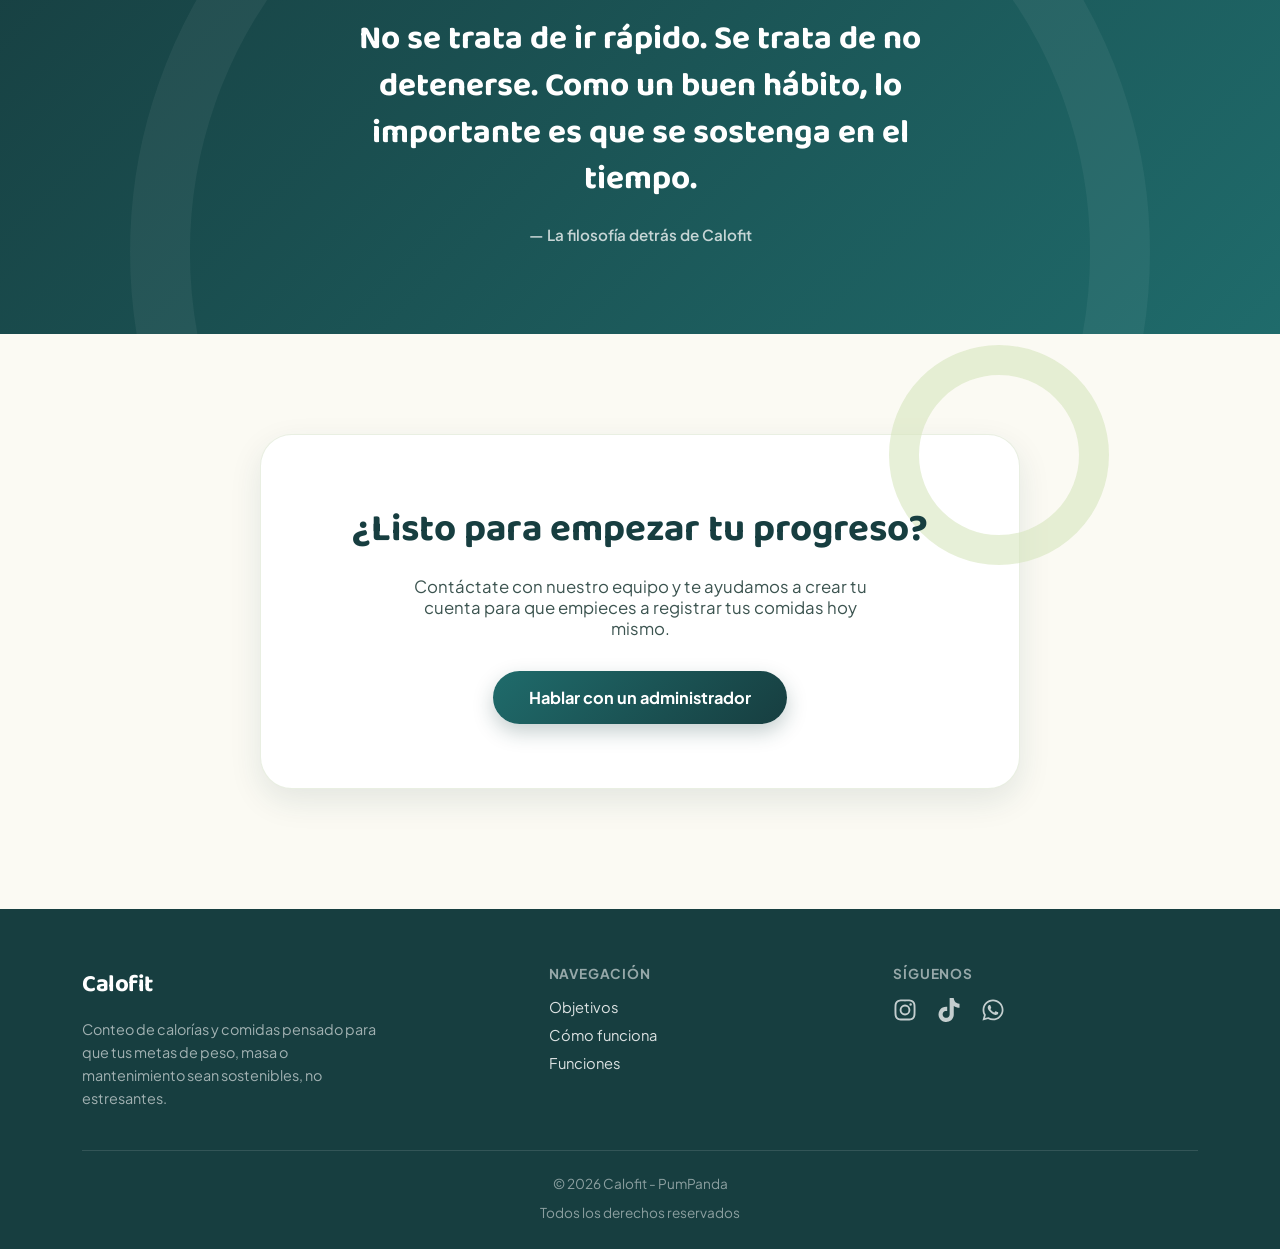
==== commit 2fbcc5cc: "Apartado de redes sociales" ====
--- a/index.html
+++ b/index.html
@@ -249,10 +249,6 @@
     <div class="footer-grid">
       <div>
         <div class="footer-brand">
-          <svg class="brand-mark" viewBox="0 0 64 64" fill="none" xmlns="http://www.w3.org/2000/svg" width="38" height="38">
-            <circle cx="32" cy="32" r="29" fill="none" stroke="#5BC7D6" stroke-width="5" stroke-dasharray="148 182" stroke-linecap="round" transform="rotate(-90 32 32)"/>
-            <circle cx="32" cy="33" r="14" fill="#8FAE6E"/>
-          </svg>
           <span class="brand-name">Calofit</span>
         </div>
         <p class="desc">Conteo de calorías y comidas pensado para que tus metas de peso, masa o mantenimiento sean sostenibles, no estresantes.</p>
@@ -266,10 +262,17 @@
         </div>
       </div>
       <div>
-        <h5>Contacto</h5>
-        <div class="flinks">
-          <a id="contact-whatsapp" href="mailto:contacto@calofit.com" target="_blank">WhatsApp</a>
-          <a href="https://calofit-frontend-production.up.railway.app/login" target="_blank">Iniciar sesión</a>
+        <h5>Síguenos</h5>
+        <div class="social-icons">
+          <a href="https://www.instagram.com/pumpanda_devs/" target="_blank" aria-label="Instagram">
+            <svg xmlns="http://www.w3.org/2000/svg" viewBox="0 0 448 512"><path d="M224.3 141a115 115 0 1 0 -.6 230 115 115 0 1 0 .6-230zm-.6 40.4a74.6 74.6 0 1 1 .6 149.2 74.6 74.6 0 1 1 -.6-149.2zm93.4-45.1a26.8 26.8 0 1 1 53.6 0 26.8 26.8 0 1 1 -53.6 0zm129.7 27.2c-1.7-35.9-9.9-67.7-36.2-93.9-26.2-26.2-58-34.4-93.9-36.2-37-2.1-147.9-2.1-184.9 0-35.8 1.7-67.6 9.9-93.9 36.1s-34.4 58-36.2 93.9c-2.1 37-2.1 147.9 0 184.9 1.7 35.9 9.9 67.7 36.2 93.9s58 34.4 93.9 36.2c37 2.1 147.9 2.1 184.9 0 35.9-1.7 67.7-9.9 93.9-36.2 26.2-26.2 34.4-58 36.2-93.9 2.1-37 2.1-147.8 0-184.8zM399 388c-7.8 19.6-22.9 34.7-42.6 42.6-29.5 11.7-99.5 9-132.1 9s-102.7 2.6-132.1-9c-19.6-7.8-34.7-22.9-42.6-42.6-11.7-29.5-9-99.5-9-132.1s-2.6-102.7 9-132.1c7.8-19.6 22.9-34.7 42.6-42.6 29.5-11.7 99.5-9 132.1-9s102.7-2.6 132.1 9c19.6 7.8 34.7 22.9 42.6 42.6 11.7 29.5 9 99.5 9 132.1s2.7 102.7-9 132.1z"/></svg>
+          </a>
+          <a href="https://www.tiktok.com/@pumpanda2" target="_blank" aria-label="TikTok">
+            <svg xmlns="http://www.w3.org/2000/svg" viewBox="0 0 448 512"><path d="M448.5 209.9c-44 .1-87-13.6-122.8-39.2l0 178.7c0 33.1-10.1 65.4-29 92.6s-45.6 48-76.6 59.6-64.8 13.5-96.9 5.3-60.9-25.9-82.7-50.8-35.3-56-39-88.9 2.9-66.1 18.6-95.2 40-52.7 69.6-67.7 62.9-20.5 95.7-16l0 89.9c-15-4.7-31.1-4.6-46 .4s-27.9 14.6-37 27.3-14 28.1-13.9 43.9 5.2 31 14.5 43.7 22.4 22.1 37.4 26.9 31.1 4.8 46-.1 28-14.4 37.2-27.1 14.2-28.1 14.2-43.8l0-349.4 88 0c-.1 7.4 .6 14.9 1.9 22.2 3.1 16.3 9.4 31.9 18.7 45.7s21.3 25.6 35.2 34.6c19.9 13.1 43.2 20.1 67 20.1l0 87.4z"/></svg>
+          </a>
+          <a id="contact-whatsapp" href="#" target="_blank" aria-label="WhatsApp">
+            <svg xmlns="http://www.w3.org/2000/svg" viewBox="0 0 448 512"><path d="M380.9 97.1c-41.9-42-97.7-65.1-157-65.1-122.4 0-222 99.6-222 222 0 39.1 10.2 77.3 29.6 111L0 480 117.7 449.1c32.4 17.7 68.9 27 106.1 27l.1 0c122.3 0 224.1-99.6 224.1-222 0-59.3-25.2-115-67.1-157zm-157 341.6c-33.2 0-65.7-8.9-94-25.7l-6.7-4-69.8 18.3 18.6-68.1-4.4-7c-18.5-29.4-28.2-63.3-28.2-98.2 0-101.7 82.8-184.5 184.6-184.5 49.3 0 95.6 19.2 130.4 54.1s56.2 81.2 56.1 130.5c0 101.8-84.9 184.6-186.6 184.6zM325.1 300.5c-5.5-2.8-32.8-16.2-37.9-18-5.1-1.9-8.8-2.8-12.5 2.8s-14.3 18-17.6 21.8c-3.2 3.7-6.5 4.2-12 1.4-32.6-16.3-54-29.1-75.5-66-5.7-9.8 5.7-9.1 16.3-30.3 1.8-3.7 .9-6.9-.5-9.7s-12.5-30.1-17.1-41.2c-4.5-10.8-9.1-9.3-12.5-9.5-3.2-.2-6.9-.2-10.6-.2s-9.7 1.4-14.8 6.9c-5.1 5.6-19.4 19-19.4 46.3s19.9 53.7 22.6 57.4c2.8 3.7 39.1 59.7 94.8 83.8 35.2 15.2 49 16.5 66.6 13.9 10.7-1.6 32.8-13.4 37.4-26.4s4.6-24.1 3.2-26.4c-1.3-2.5-5-3.9-10.5-6.6z"/></svg>
+          </a>
         </div>
       </div>
     </div>
--- a/css/styles.css
+++ b/css/styles.css
@@ -716,6 +716,12 @@
 footer .flinks{display:flex;flex-direction:column;gap:10px;}
 footer .flinks a{font-size:0.92rem;color:rgba(255,255,255,0.85);transition:color .2s;}
 footer .flinks a:hover{color:var(--cyan-ring);}
+
+.social-icons{display:flex;flex-direction:row;gap:20px;align-items:center;margin-top:4px;}
+.social-icons a{color:rgba(255,255,255,0.75);display:flex;transition:color .2s;}
+.social-icons a:hover{color:var(--green-leaf);}
+.social-icons svg{width:24px;height:24px;fill:currentColor;}
+
 .footer-bottom{
   border-top:1px solid rgba(255,255,255,0.12);
   padding-top:24px;
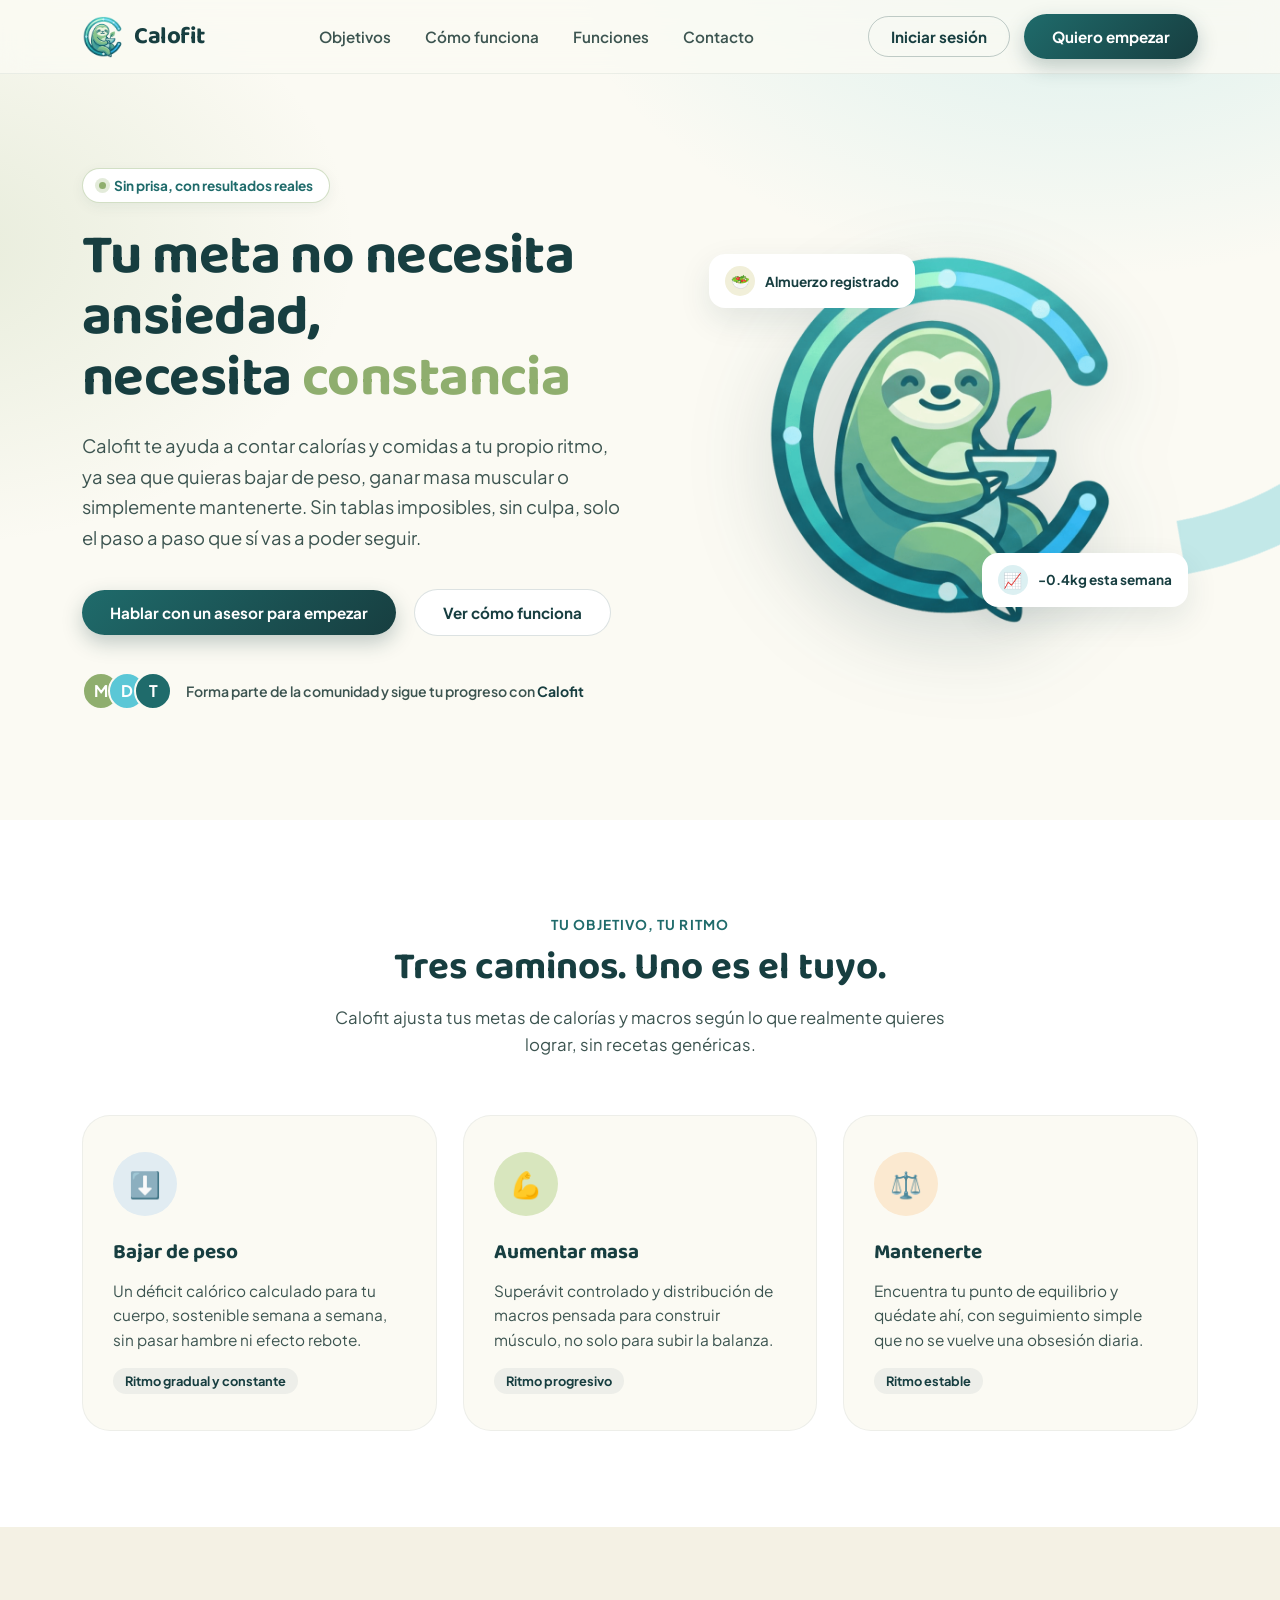
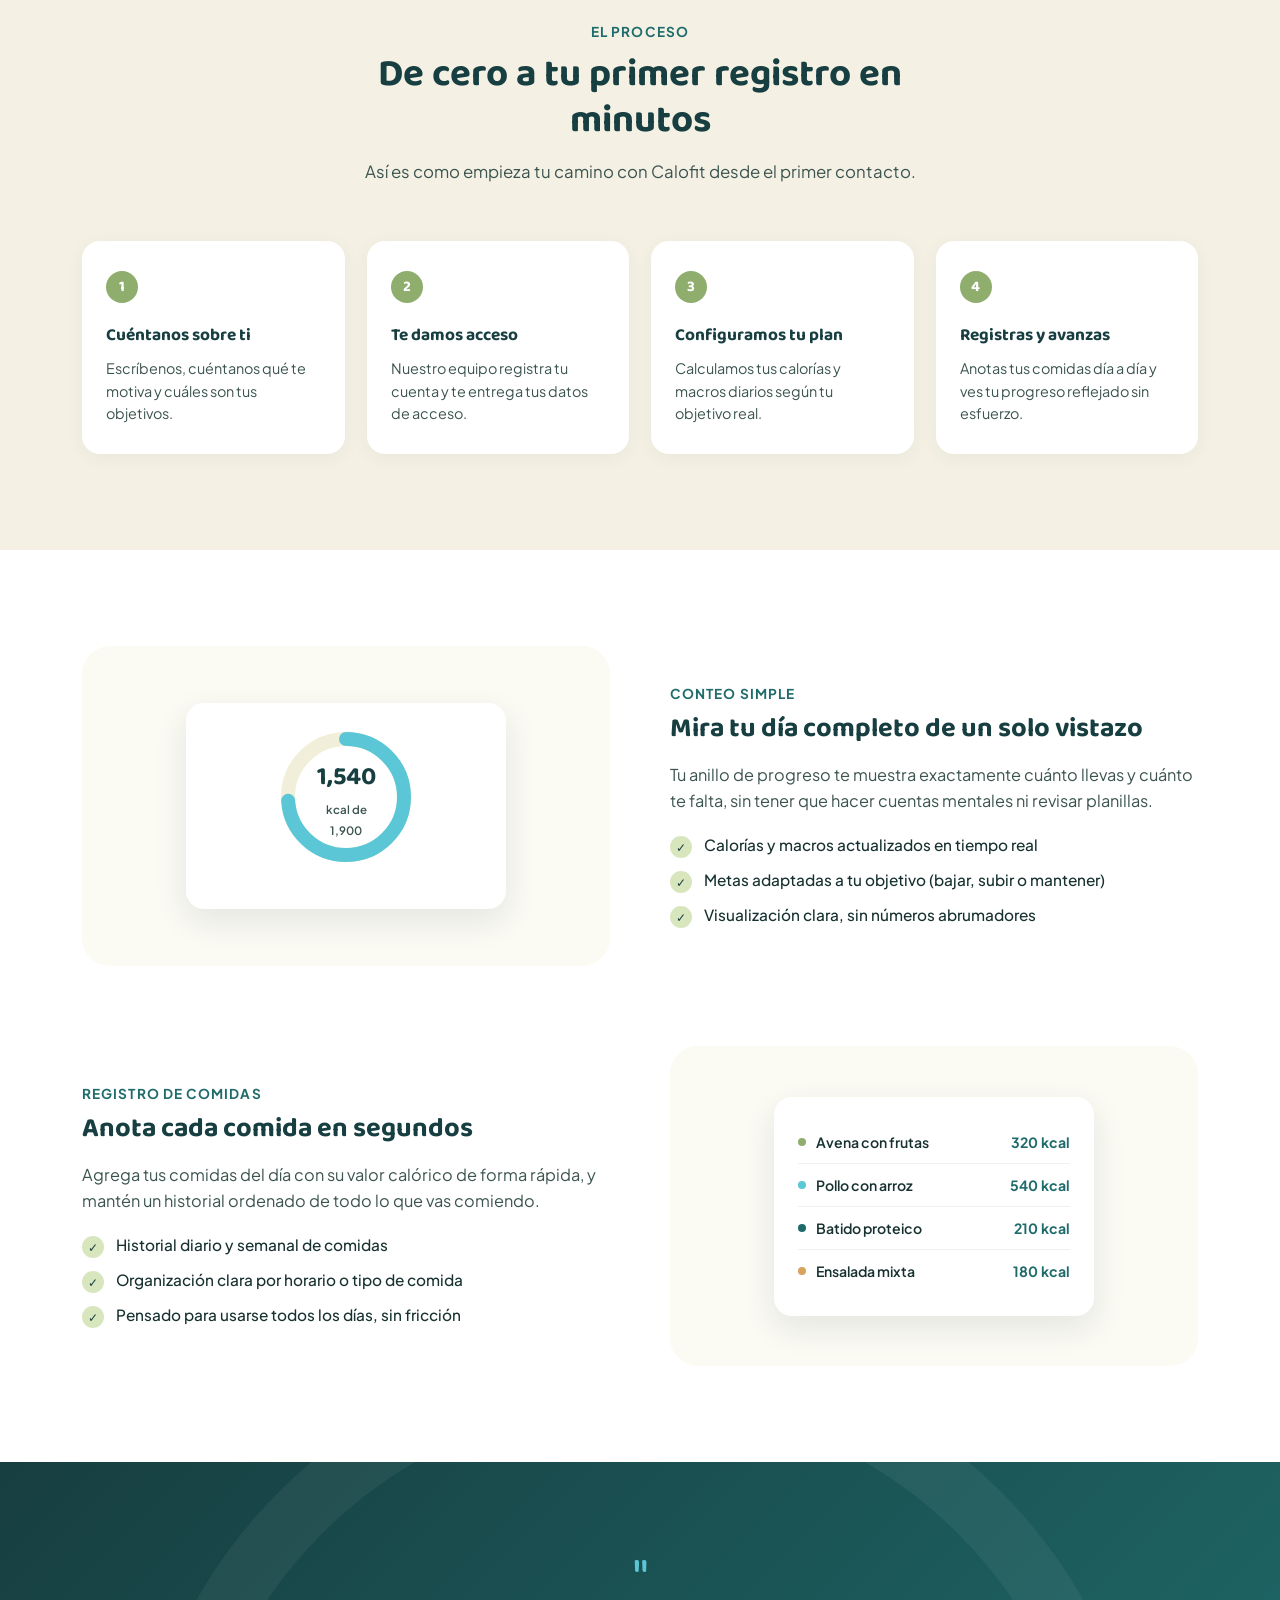
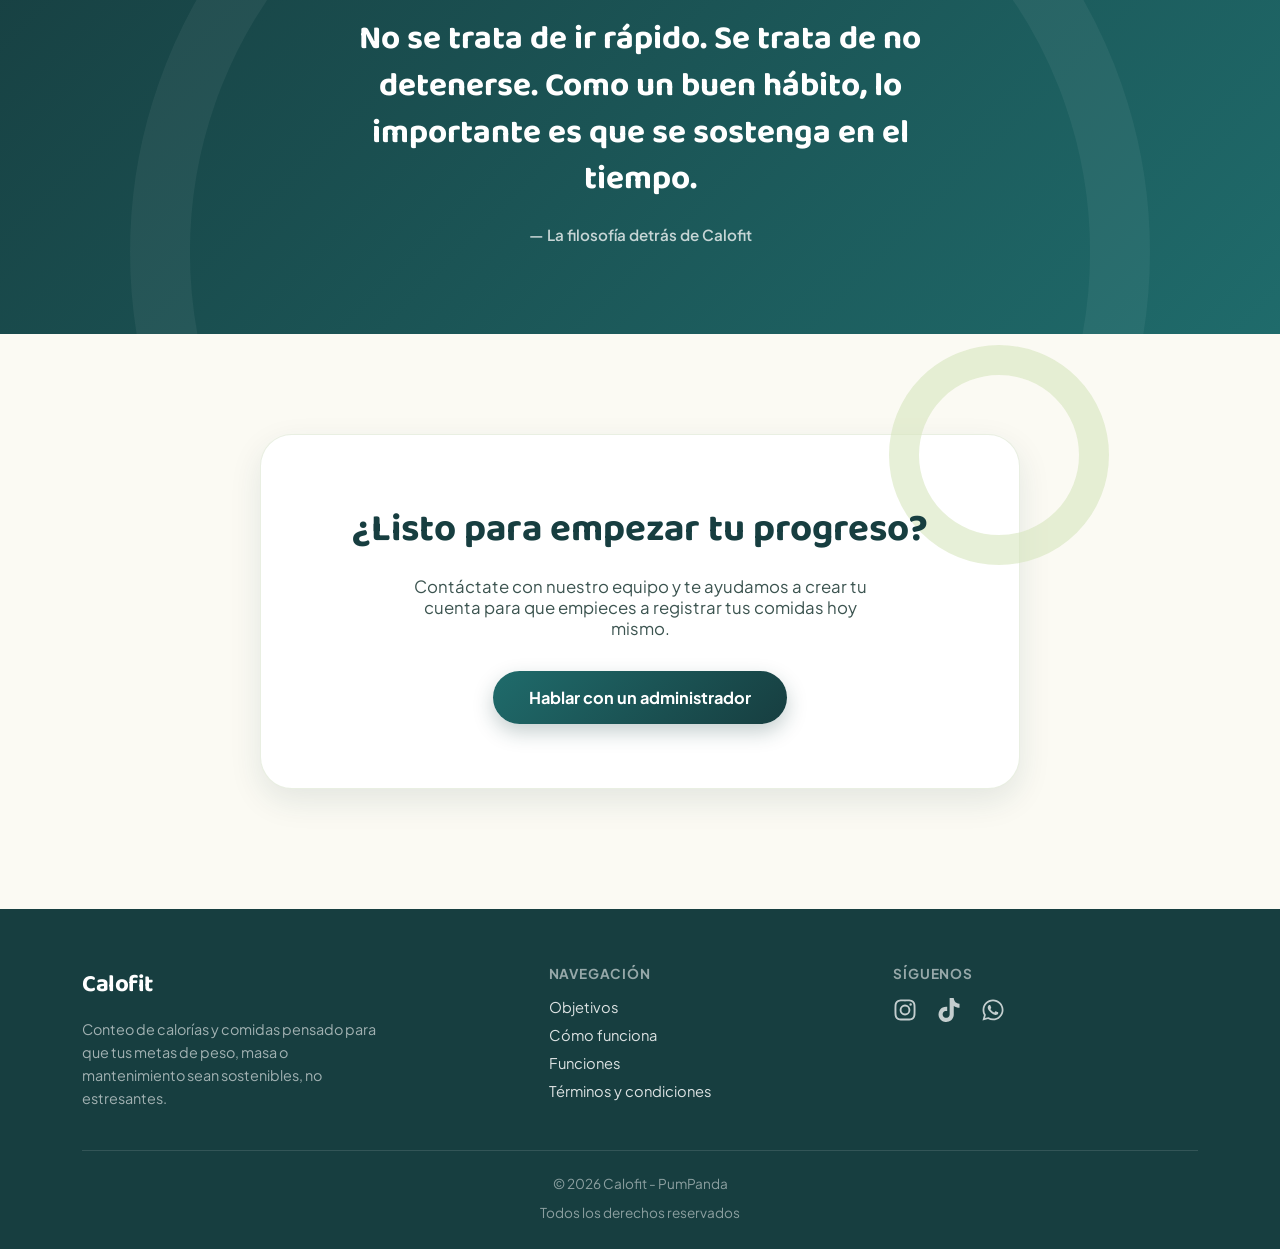
==== commit 4b765a39: "creacion de terminos y condiciones" ====
--- a/index.html
+++ b/index.html
@@ -1,13 +1,13 @@
 <!DOCTYPE html>
 <html lang="es">
 <head>
-<meta charset="UTF-8">
-<meta name="viewport" content="width=device-width, initial-scale=1.0">
-<title>Calofit — Tu ritmo, tus calorías, tus resultados</title>
-<link rel="preconnect" href="https://fonts.googleapis.com">
-<link rel="preconnect" href="https://fonts.gstatic.com" crossorigin>
-<link href="https://fonts.googleapis.com/css2?family=Baloo+2:wght@500;600;700;800&family=Plus+Jakarta+Sans:wght@400;500;600;700&display=swap" rel="stylesheet">
-<link rel="stylesheet" href="css/styles.css">
+  <meta charset="UTF-8">
+  <meta name="viewport" content="width=device-width, initial-scale=1.0">
+  <title>Calofit — Tu ritmo, tus calorías, tus resultados</title>
+  <link rel="preconnect" href="https://fonts.googleapis.com">
+  <link rel="preconnect" href="https://fonts.gstatic.com" crossorigin>
+  <link href="https://fonts.googleapis.com/css2?family=Baloo+2:wght@500;600;700;800&family=Plus+Jakarta+Sans:wght@400;500;600;700&display=swap" rel="stylesheet">
+  <link rel="stylesheet" href="css/styles.css">
 </head>
 <body>
 
@@ -259,6 +259,7 @@
           <a href="#objetivos">Objetivos</a>
           <a href="#como-funciona">Cómo funciona</a>
           <a href="#funciones">Funciones</a>
+          <a href="terminos_condiciones.html" target="_blank">Términos y condiciones</a>
         </div>
       </div>
       <div>
